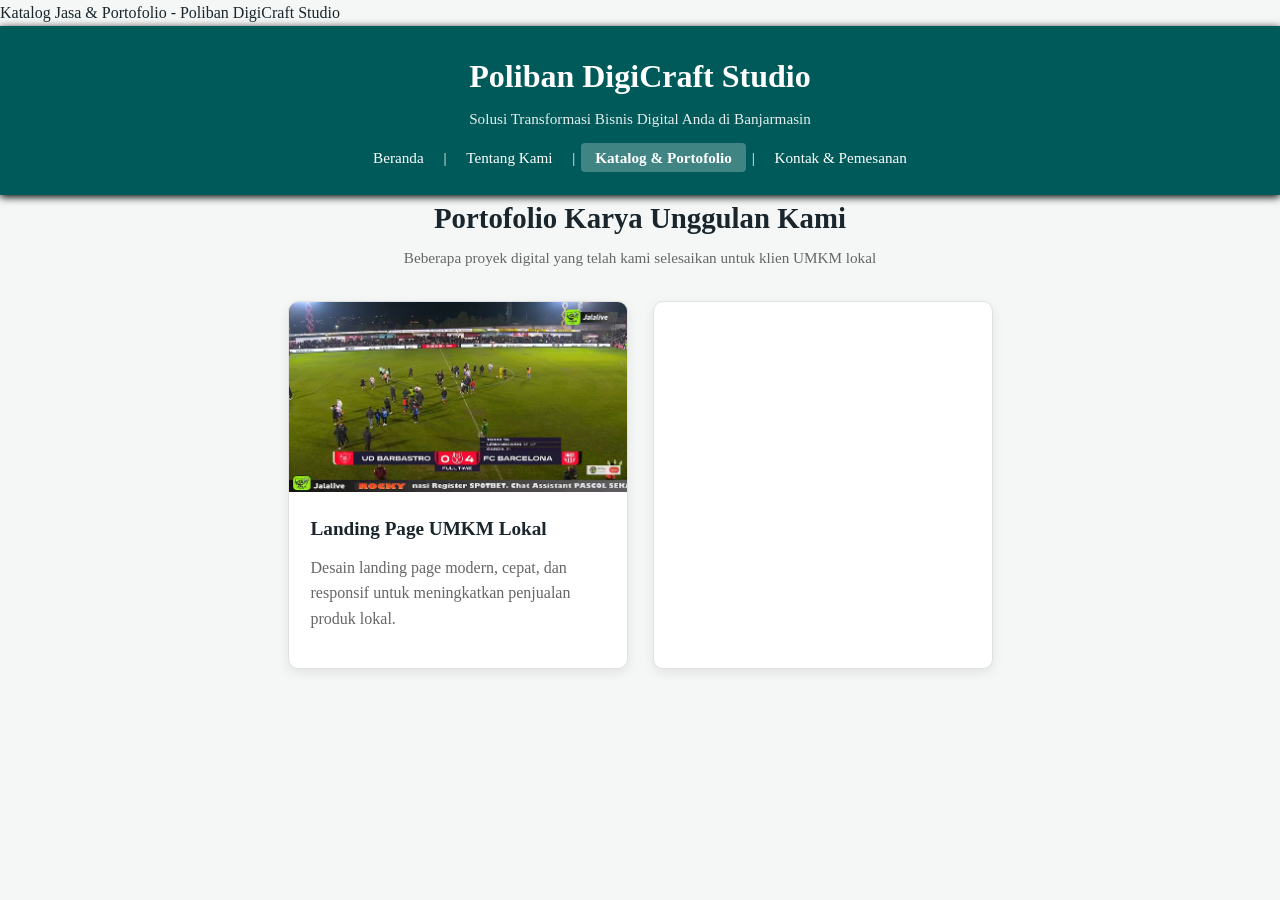
==== Web Teknologi Dasar/index.html @ b3db7c3c "css produk" ====
<!DOCTYPE html>
<html lang="id">

<head>
    <meta charset="UTF-8">
    <meta name="viewport" content="width=device-width, initial-scale=1.0">
    <tittle>Katalog Jasa & Portofolio - Poliban DigiCraft Studio</tittle>
    <!--1. MENGHUBUNGKAN EXTERNAL CSS GLOBAL -->
    <link rel="stylesheet" href="style.css">
</head>

<body>
    <!-- BAGIAN HEADER & NAVIGASI GLOBAL -->
     <header>
        <div class="container">
            <h1>Poliban DigiCraft Studio</h1>
            <p>Solusi Transformasi Bisnis Digital Anda di Banjarmasin</p>
            <nav>
                <a href="index.html">Beranda</a> |
                <a href="tentang.html">Tentang Kami</a> |
                <a href="produk.html" class="active">Katalog & Portofolio</a> |
                <a href="kontak.html">Kontak & Pemesanan</a>
            </nav>
        </div>
     </header>

     <main class="container">
        <!-- SEKSI PORTOFOLIO UTAMA (CARS LAYOUT) -->
        <section class="section">
            <h2 class="section-title">Portofolio Karya Unggulan Kami</h2>
            <p class="section-subtitle">Beberapa proyek digital yang telah kami selesaikan untuk klien UMKM lokal</p>

            <div class="card-grid">
                <!-- Kartun Portofolio 1 -->
                <article class="card">
                    <img src="Cuplikan layar 2025-01-05 025004.png" alt="Mockup Desain Landing Page Agensi" class="card-img" width="450">
                    <div class="card-body">
                        <h3 class="card-title">Landing Page UMKM Lokal</h3>
                        <p class="card-text">Desain landing page modern, cepat, dan responsif untuk meningkatkan penjualan produk lokal.</p>
                    </div>
                </article>

                <!-- Kartu Portofolio 2 (Video Profie) -->
                 <article class="card">
                    <div class="video-cointainer">
                        <iframe src="https://www.youtube.com/embed/dQw4w9WgXcQ"
---- Web Teknologi Dasar/style.css ----
/* 1. CSS VARIABLE */
:root {
    --primary-color: #008080;
    --primary-color: #005A5A; 
    --secondary-color: #1A252C;
    --accent-color: #FF9800;
    --bg-light: #F4F7F6;
    --white: #FFFFFF;
    --text-muted: #666666;
    --border-color: #E0E0E0;
    --shadow-soft: 0 4px 12px rgba(0, 0, 0, 0.08);
    --shadow-hover: 0 8px 24px rgba(0, 0, 0, 0.15);
    --transition-fast: all 0.3s ease;
}


/* 2. CSS RESET */
* {
    margin: 0;
    padding: 0;
    box-sizing: border-box;
}

body {
    font-family: Georgia, 'Times New Roman', Times, serif;
    line-height: 1.6;
    color: var(--secondary-color);
    background-color: var(--bg-light);
}

/* 3. LAYOUT CONTAINER */
.container {
    width: 90;
    max-width: 1100%;
    margin: 0 auto;
    padding: 0 15px;
}

/* 4. HEADER & NAVIGASI */
header {
    background-color: var(--primary-color);
    color: var(--white);
    padding: 25px 0;
    text-align: center;
    box-shadow: 0 2px 8px rgba(0, 0, 0, 1);
}
header h1 {
    font-size: 2rem;
    margin-bottom: 5px;
}

header p {
    font-size: 0.95rem;
    opacity: 0.9;
    margin-bottom: 15px;
}

nav {
    margin-top: 10px;
    font-size: 0.95rem;
}

nav a {
    color: var(--white);
    text-decoration: none;
    padding: 6px 14px;
    margin: 0 2px;
    border-radius: 4px;
    transition: var(--transition-fast);
}

nav a:hover, nav a.active {
    background-color: rgba(255, 255, 255, 0.25);
    font-weight: bold;
}

/* 5. Main Content */
main {
    padding: 40px 0;
}

;section {
    margin-bottom: 50px;
}

.section-title {
    text-align: center;
    font-size: 1.8rem;
    color: var(--secondary-color);
    margin-bottom: 5px;
}

.section-subtitle {
    text-align: center;
    color: var(--text-muted);
    font-size: 0.95rem;
    margin-bottom: 30px;
}

/* 7. CARD GRID */
.card-grid {
    display: flex;
    flex-wrap: wrap;
    gap: 25px;
    justify-content: center;
}

/* 8. card */
.card {
    background-color: var(--white);
    border-radius: 10px;
    box-shadow: var(--shadow-soft);
    overflow: hidden;
    flex: 1 1 300px;
    max-width: 340px;
    display: flex;
    flex-direction: column;
    transform: var(--transition-fast);
    border: 1px solid var(--border-color);
}

.card:hover {
    transform: translateY(-8px);
    box-shadow: var(--shadow-hover);
}

.card-img {
    width: 100%;
    height: 190px;
    object-fit: cover;
}

.card-body {
    padding: 22px;
    display: flex;
    flex-direction: column;
    flex-grow: 1;
}

.card-title {
    font-size: 1.2rem;
    color: var(--secondary-color);
    margin-bottom: 10px;
}

.card-text {
    front-size: 0.9rem;
    color: var(--text-muted);
    margin-bottom: 15px;
}
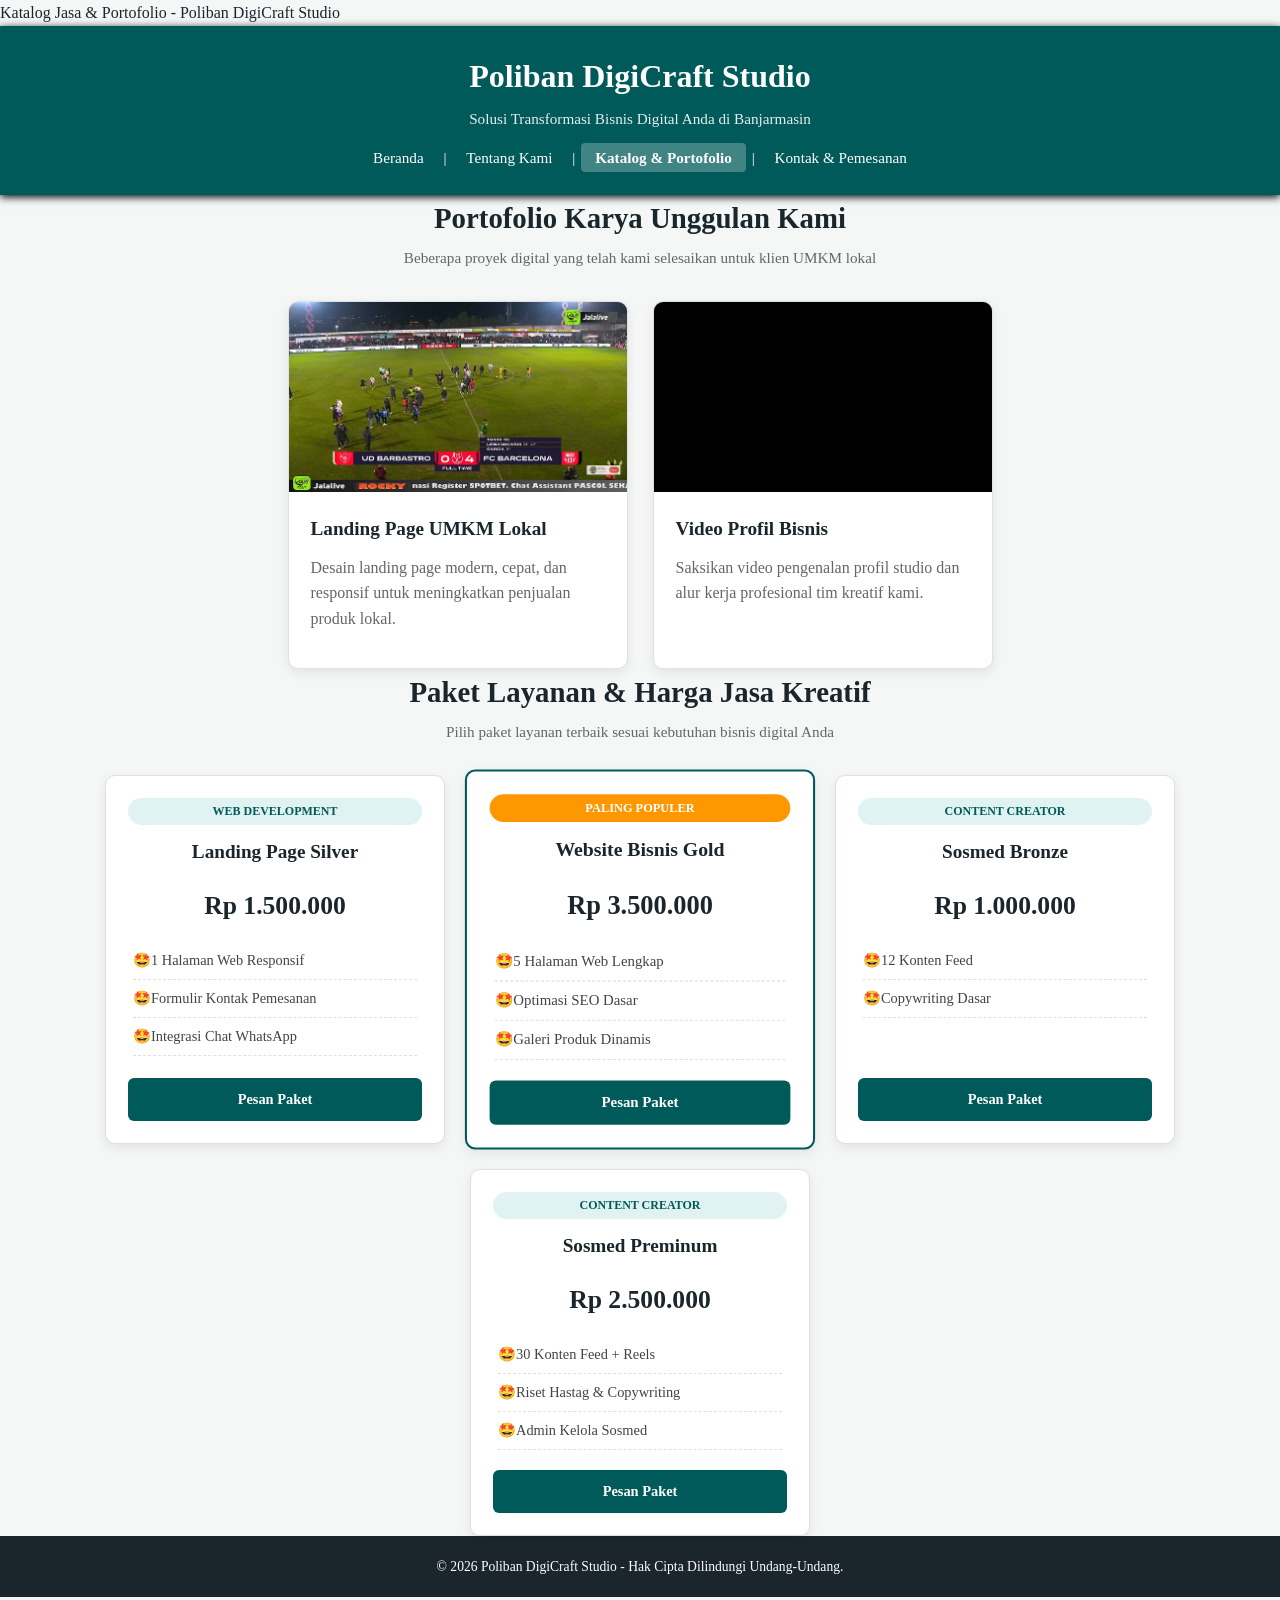
==== commit f3ede9dd: "css produk sudah selesai" ====
--- a/Web Teknologi Dasar/index.html
+++ b/Web Teknologi Dasar/index.html
@@ -42,5 +42,91 @@
 
                 <!-- Kartu Portofolio 2 (Video Profie) -->
                  <article class="card">
-                    <div class="video-cointainer">
-                        <iframe src="https://www.youtube.com/embed/dQw4w9WgXcQ"+                    <div class="video-container">
+                        <iframe src="https://www.youtube.com/embed/UExdsObbfcw?si=t_ux7vf4W2ViiRPl"
+                            title="YouTube video player" allowfullscreen></iframe>
+                    </div>
+                    <div class="card-body">
+                        <h3 class="card-title">Video Profil Bisnis</h3>
+                        <p class="card-text">Saksikan video pengenalan profil studio
+                            dan alur kerja profesional tim kreatif kami.</p>
+                    </div>
+                </article>
+            </div>
+        </section>
+
+        <!-- SEKSI KATALOG PAKET LAYANAN (PRICING CARDS) -->
+        <section class="section">
+            <h2 class="section-title">Paket Layanan & Harga Jasa Kreatif</h2>
+            <p class="section-subtitle">Pilih paket layanan terbaik sesuai kebutuhan bisnis digital Anda</p>
+
+            <div class="card-grid">
+                <!-- Paket 1: Landing Page Silver -->
+                <article class="card pricing-card">
+                    <div class="card-body">
+                        <span class="badge">Web Development</span>
+                        <h3 class="card-title">Landing Page Silver</h3>
+                        <p class="card-price">Rp 1.500.000</p>
+                        <ul class="card-features">
+                            <li>1 Halaman Web Responsif</li>
+                            <li>Formulir Kontak Pemesanan</li>
+                            <li>Integrasi Chat WhatsApp</li>
+                        </ul>
+                        <a href="kontak.html" class="btn-primary">Pesan Paket</a>
+                    </div>
+                </article>
+
+                <!-- Paket 2: Website Bisnis Gold -->
+                <article class="card pricing-card featured">
+                    <div class="card-body">
+                        <span class="badge badge-featured">Paling Populer</span>
+                        <h3 class="card-title">Website Bisnis Gold</h3>
+                        <p class="card-price">Rp 3.500.000</p>
+                        <ul class="card-features">
+                            <li>5 Halaman Web Lengkap</li>
+                            <li>Optimasi SEO Dasar</li>
+                            <li>Galeri Produk Dinamis</li>
+                        </ul>
+                        <a href="kontak.html" class="btn-primary">Pesan Paket</a>
+                    </div>
+                </article>
+
+                <!-- Paket 3: Sosmed Bronze -->
+                <article class="card pricing-card">
+                    <div class="card-body">
+                        <span class="badge">Content Creator</span>
+                        <h3 class="card-title">Sosmed Bronze</h3>
+                        <p class="card-price">Rp 1.000.000</p>
+                        <ul class="card-features">
+                            <li>12 Konten Feed</li>
+                            <li>Copywriting Dasar</li>
+                        </ul>
+                        <a href="kontak.html" class="btn-primary">Pesan Paket</a>
+                    </div>
+                </article>
+                <article class="card pricing-card">
+                    <div class="card-body">
+                        <span class="badge">Content Creator</span>
+                        <h3 class="card-title">Sosmed Preminum</h3>
+                        <p class="card-price">Rp 2.500.000</p>
+                        <ul class="card-features">
+                            <li>30 Konten Feed + Reels</li>
+                            <li>Riset Hastag & Copywriting</li>
+                            <li>Admin Kelola Sosmed</li>
+                        </ul>
+                        <a href="kontak.html" class="btn-primary">Pesan Paket</a>
+                    </div>
+                </article>
+            </div>
+        </section>
+    </main>
+
+    <!-- FOOTER GLOBAL -->
+    <footer>
+        <div class="container">
+            <p>&copy; 2026 Poliban DigiCraft Studio - Hak Cipta Dilindungi Undang-Undang.</p>
+        </div>
+    </footer>
+</body>
+
+</html>
--- a/Web Teknologi Dasar/style.css
+++ b/Web Teknologi Dasar/style.css
@@ -147,4 +147,105 @@
     front-size: 0.9rem;
     color: var(--text-muted);
     margin-bottom: 15px;
-}+}
+
+.video-container {
+    position: relative;
+    padding-bottom: 56.25%;
+    height: 0;
+    overflow: hidden;
+    background-color: #000;
+}
+
+.video-container iframe {
+    position: absolute;
+    top: 0;
+    left: 0;
+    width: 100%;
+    height: 100%;
+    border: 0;
+}
+
+.pricing-card {
+    text-align: center;
+    position: relative;
+}
+
+.badge {
+    display: inline-block;
+    padding: 4px 12px;
+    font-size: 0.75rem;
+    font-weight: bold;
+    text-transform: uppercase;
+    background-color: #E0F2F1;
+    color: var(--primary-color);
+    border-radius: 20px;
+    margin-bottom: 12px;
+}
+
+.card-price {
+    font-size: 1.6rem;
+    font-weight: bold;
+    columns: var(--primary-color);
+    margin: 8px 0 15px 0;
+}
+
+.card-features {
+    list-style: none;
+    margin-bottom: 20px;
+    text-align: left;
+    padding: 0 5px;
+}
+
+.card-features li {
+    font-size: 0.9rem;
+    padding: 7px 0;
+    border-bottom: 1px dashed var(--border-color);
+    color: #444;
+}
+
+.card-features li::before {
+    content: "🤩";
+}
+
+.btn-primary {
+    display: inline-block;
+    background-color: var(--primary-color);
+    color: var(--white);
+    padding: 10px 20px;
+    text-decoration: none;
+    border-radius: 6px;
+    font-weight: bold;
+    font-size: 0.9rem;
+    text-align: center;
+    margin-top: auto;
+    transition: var(--transition-fast);
+}
+
+.btn-primary:hover {
+    background-color: var(--secondary-color);
+}
+
+.pricing-card.featured {
+    border: 2px solid var(--primary-color);
+    transform: scale(1.03);
+}
+
+.pricing-card.featured:hover {
+    transform: scale(1.1) translateY(-8px);
+}
+
+.badge-featured {
+    background-color: var(--accent-color);
+    color: var(--white);
+}
+
+footer {
+    background-color: var(--secondary-color);
+    color: var(--white);
+    text-align: center;
+    padding: 20px 0;
+    margin-bottom: 40px;
+    font-size: 0.85rem;
+}
+
